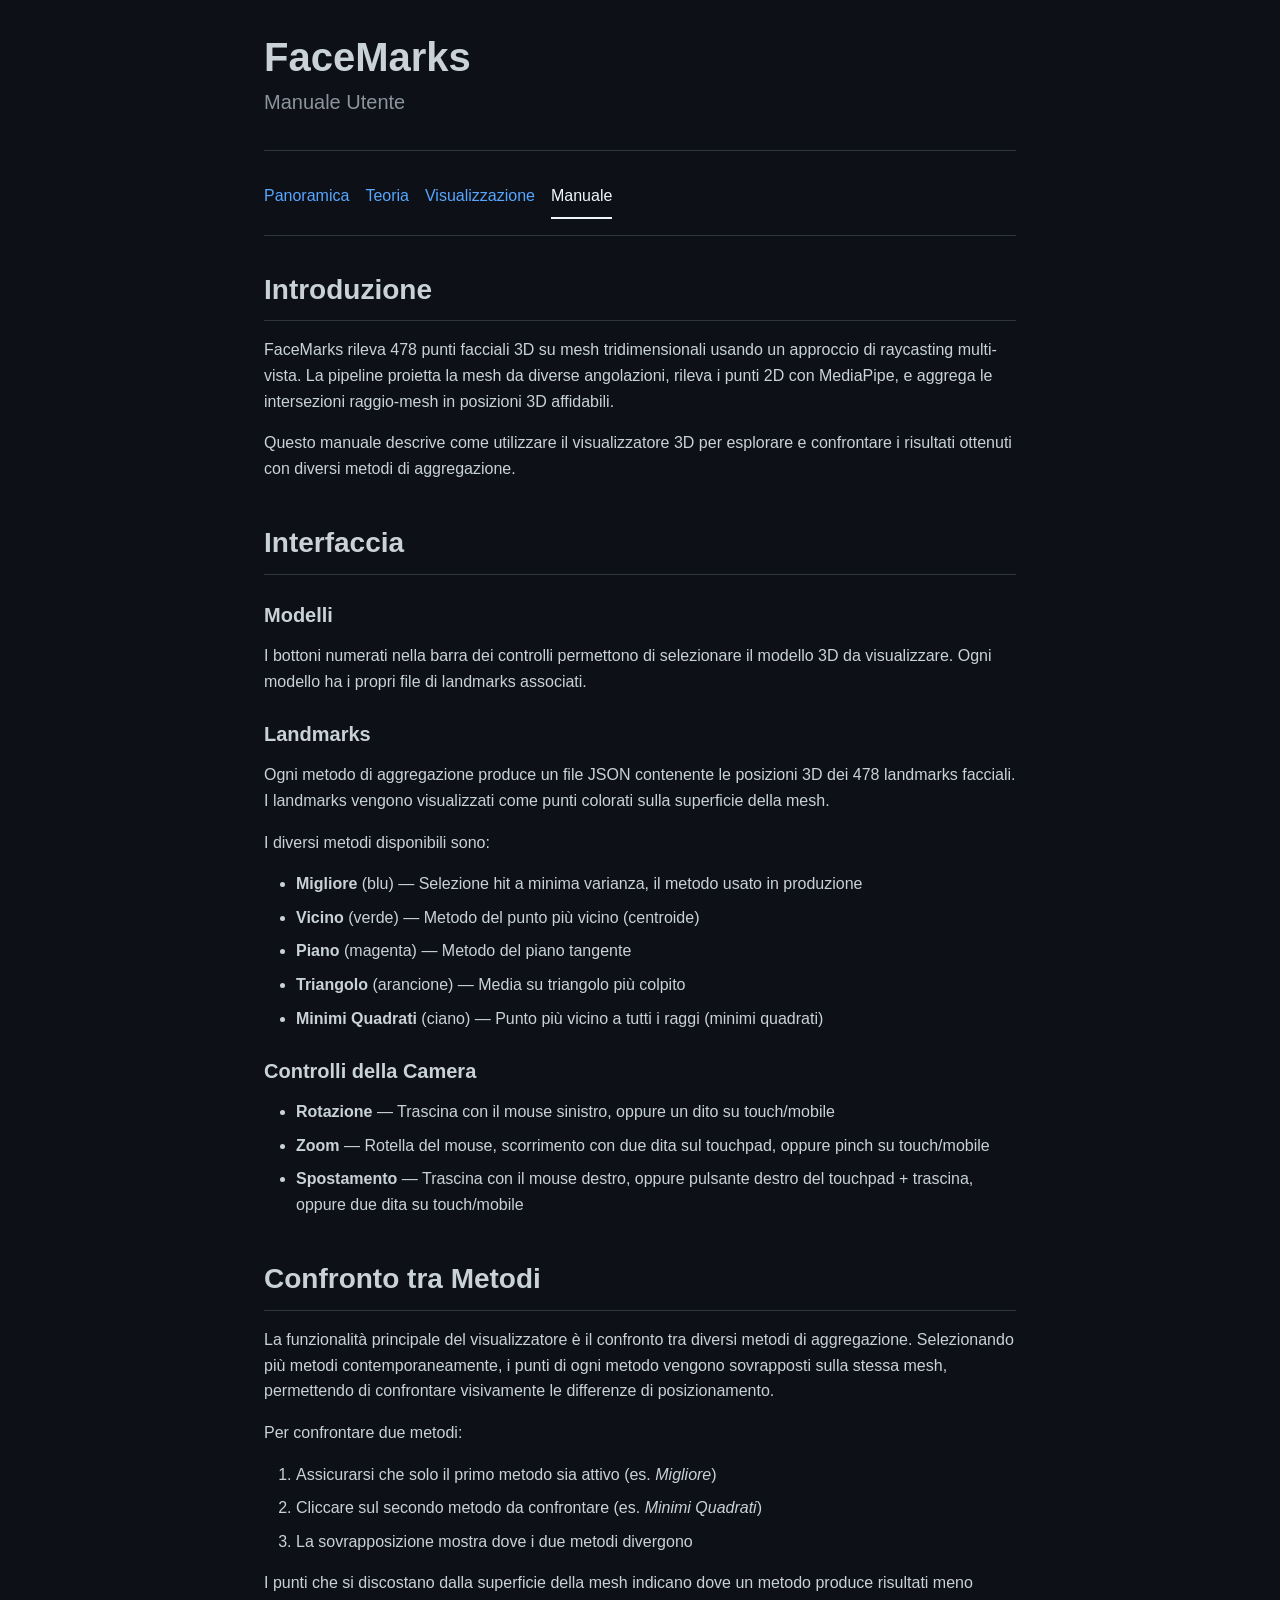
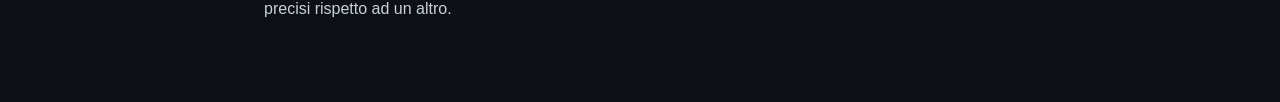
==== manuale.html @ f103a9a9 "updated manuale" ====
<!DOCTYPE html>
<html lang="it">
<head>
    <meta charset="UTF-8">
    <meta name="viewport" content="width=device-width, initial-scale=1.0">
    <title>Manuale - FaceMarks</title>
    <link rel="stylesheet" href="css/style.css">
</head>
<body>
    <div class="container">
        <header>
            <h1>FaceMarks</h1>
            <p class="subtitle">Manuale Utente</p>
        </header>

        <nav class="nav">
            <a href="index.html">Panoramica</a>
            <a href="teoria.html">Teoria</a>
            <a href="visualizzazione.html">Visualizzazione</a>
            <a href="manuale.html" class="active">Manuale</a>
        </nav>

        <main>
            <section>
                <h2>Introduzione</h2>
                <p>
                    FaceMarks rileva 478 punti facciali 3D su mesh tridimensionali usando un approccio
                    di raycasting multi-vista. La pipeline proietta la mesh da diverse angolazioni,
                    rileva i punti 2D con MediaPipe, e aggrega le intersezioni raggio-mesh in
                    posizioni 3D affidabili.
                </p>
                <p>
                    Questo manuale descrive come utilizzare il visualizzatore 3D per esplorare e
                    confrontare i risultati ottenuti con diversi metodi di aggregazione.
                </p>
            </section>

            <section>
                <h2>Interfaccia</h2>

                <h3>Modelli</h3>
                <p>
                    I bottoni numerati nella barra dei controlli permettono di selezionare il modello
                    3D da visualizzare. Ogni modello ha i propri file di landmarks associati.
                </p>

                <h3>Landmarks</h3>
                <p>
                    Ogni metodo di aggregazione produce un file JSON contenente le posizioni 3D dei
                    478 landmarks facciali. I landmarks vengono visualizzati come punti colorati
                    sulla superficie della mesh.
                </p>
                <p>
                    I diversi metodi disponibili sono:
                </p>
                <ul>
                    <li><strong>Migliore</strong> (blu) &mdash; Selezione hit a minima varianza, il metodo
                        usato in produzione</li>
                    <li><strong>Vicino</strong> (verde) &mdash; Metodo del punto pi&ugrave; vicino
                        (centroide)</li>
                    <li><strong>Piano</strong> (magenta) &mdash; Metodo del piano tangente</li>
                    <li><strong>Triangolo</strong> (arancione) &mdash; Media su triangolo pi&ugrave;
                        colpito</li>
                    <li><strong>Minimi Quadrati</strong> (ciano) &mdash; Punto pi&ugrave; vicino a tutti i raggi
                        (minimi quadrati)</li>
                </ul>

                <h3>Controlli della Camera</h3>
                <ul>
                    <li><strong>Rotazione</strong> &mdash; Trascina con il mouse sinistro, oppure un dito su touch/mobile</li>
                    <li><strong>Zoom</strong> &mdash; Rotella del mouse, scorrimento con due dita sul touchpad, oppure pinch su touch/mobile</li>
                    <li><strong>Spostamento</strong> &mdash; Trascina con il mouse destro, oppure pulsante destro del touchpad + trascina, oppure due dita su touch/mobile</li>
                </ul>
            </section>

            <section>
                <h2>Confronto tra Metodi</h2>
                <p>
                    La funzionalit&agrave; principale del visualizzatore &egrave; il confronto tra
                    diversi metodi di aggregazione. Selezionando pi&ugrave; metodi contemporaneamente,
                    i punti di ogni metodo vengono sovrapposti sulla stessa mesh, permettendo di
                    confrontare visivamente le differenze di posizionamento.
                </p>
                <p>
                    Per confrontare due metodi:
                </p>
                <ol>
                    <li>Assicurarsi che solo il primo metodo sia attivo (es. <em>Migliore</em>)</li>
                    <li>Cliccare sul secondo metodo da confrontare (es. <em>Minimi Quadrati</em>)</li>
                    <li>La sovrapposizione mostra dove i due metodi divergono</li>
                </ol>
                <p>
                    I punti che si discostano dalla superficie della mesh indicano dove un metodo
                    produce risultati meno precisi rispetto ad un altro.
                </p>
            </section>

        </main>
    </div>
</body>
</html>
---- css/style.css ----
/* Reset & Base */
*, *::before, *::after {
    box-sizing: border-box;
    margin: 0;
    padding: 0;
}

:root {
    --color-bg: #0d1117;
    --color-text: #c9d1d9;
    --color-text-secondary: #8b949e;
    --color-link: #58a6ff;
    --color-link-hover: #79c0ff;
    --color-border: #30363d;
    --color-code-bg: #161b22;
    --color-header-bg: #161b22;
    --color-active: #f0f6fc;
    --color-placeholder-bg: #161b22;
    --color-placeholder-border: #30363d;
    --color-table-header: #161b22;
    --color-table-border: #30363d;
    --max-width: 800px;
    --font-mono: ui-monospace, SFMono-Regular, "SF Mono", Menlo, Consolas, "Liberation Mono", monospace;
    --font-sans: -apple-system, BlinkMacSystemFont, "Segoe UI", "Noto Sans", Helvetica, Arial, sans-serif;
}

html {
    font-size: 16px;
    scroll-behavior: smooth;
}

body {
    font-family: var(--font-sans);
    line-height: 1.6;
    color: var(--color-text);
    background-color: var(--color-bg);
}

/* Layout */
.container {
    max-width: var(--max-width);
    margin: 0 auto;
    padding: 2rem 1.5rem;
}

/* Header */
header {
    margin-bottom: 1.5rem;
    padding-bottom: 1rem;
    border-bottom: 1px solid var(--color-border);
}

header h1 {
    font-size: 2.5rem;
    font-weight: 600;
    line-height: 1.25;
    margin-bottom: 0.25rem;
}

.subtitle {
    font-size: 1.25rem;
    color: var(--color-text-secondary);
    font-weight: 400;
}

/* Navigation */
.nav {
    display: flex;
    gap: 1rem;
    margin-bottom: 2rem;
    padding-bottom: 1rem;
    border-bottom: 1px solid var(--color-border);
}

.nav a {
    text-decoration: none;
    color: var(--color-link);
    font-weight: 500;
    padding: 0.5rem 0;
    border-bottom: 2px solid transparent;
    transition: border-color 0.15s ease;
}

.nav a:hover {
    border-bottom-color: var(--color-link);
}

.nav a.active {
    color: var(--color-active);
    border-bottom-color: var(--color-active);
}

/* Main Content */
main {
    margin-bottom: 3rem;
}

section {
    margin-bottom: 2.5rem;
}

h2 {
    font-size: 1.75rem;
    font-weight: 600;
    margin-top: 2rem;
    margin-bottom: 1rem;
    padding-bottom: 0.5rem;
    border-bottom: 1px solid var(--color-border);
}

h3 {
    font-size: 1.25rem;
    font-weight: 600;
    margin-top: 1.5rem;
    margin-bottom: 0.75rem;
}

h4 {
    font-size: 1rem;
    font-weight: 600;
    margin-top: 1rem;
    margin-bottom: 0.5rem;
}

p {
    margin-bottom: 1rem;
}

ul, ol {
    margin-bottom: 1rem;
    padding-left: 2rem;
}

li {
    margin-bottom: 0.5rem;
}

a {
    color: var(--color-link);
    text-decoration: none;
}

a:hover {
    text-decoration: underline;
}

/* Code Blocks */
.code-block {
    background-color: var(--color-code-bg);
    border: 1px solid var(--color-border);
    border-radius: 6px;
    padding: 1rem;
    margin-bottom: 1rem;
    overflow-x: auto;
}

.code-block pre {
    margin: 0;
    font-family: var(--font-mono);
    font-size: 0.875rem;
    line-height: 1.6;
}

code {
    font-family: var(--font-mono);
    font-size: 0.875em;
    background-color: var(--color-code-bg);
    padding: 0.2em 0.4em;
    border-radius: 3px;
}

.code-block code {
    background-color: transparent;
    padding: 0;
}

/* Media Placeholders */
.media-placeholder {
    background-color: var(--color-placeholder-bg);
    border: 2px dashed var(--color-placeholder-border);
    border-radius: 6px;
    padding: 2rem;
    text-align: center;
    margin-bottom: 1rem;
}

.placeholder-icon {
    font-size: 3rem;
    margin-bottom: 0.5rem;
}

.placeholder-note {
    display: block;
    font-size: 0.875rem;
    color: var(--color-text-secondary);
    font-style: italic;
    margin-top: 0.5rem;
}

figcaption {
    font-size: 0.9rem;
    color: var(--color-text-secondary);
}

/* Tables */
table {
    width: 100%;
    border-collapse: collapse;
    margin-bottom: 1rem;
    font-size: 0.875rem;
}

thead {
    background-color: var(--color-table-header);
}

th, td {
    padding: 0.75rem;
    text-align: left;
    border: 1px solid var(--color-table-border);
}

th {
    font-weight: 600;
}

/* API Documentation */
.api-signature {
    font-family: var(--font-mono);
    font-size: 0.9rem;
    background-color: var(--color-code-bg);
    padding: 0.5rem 0.75rem;
    border-radius: 4px;
    border-left: 3px solid var(--color-link);
    margin: 1rem 0;
}

.api-table {
    font-size: 0.875rem;
}

/* Equations */
.equation {
    border-radius: 6px;
    padding: 1rem;
    text-align: center;
    margin-bottom: 1rem;
    font-family: var(--font-mono);
    font-size: 0.9rem;
}

/* Footer */
footer {
    padding-top: 1rem;
    border-top: 1px solid var(--color-border);
    color: var(--color-text-secondary);
    font-size: 0.875rem;
}

/* Responsive */
@media (max-width: 600px) {
    .container {
        padding: 1rem;
    }

    header h1 {
        font-size: 2rem;
    }

    .subtitle {
        font-size: 1rem;
    }

    h2 {
        font-size: 1.5rem;
    }

    .nav {
        flex-wrap: wrap;
    }

    table {
        font-size: 0.8rem;
    }

    th, td {
        padding: 0.5rem;
    }
}
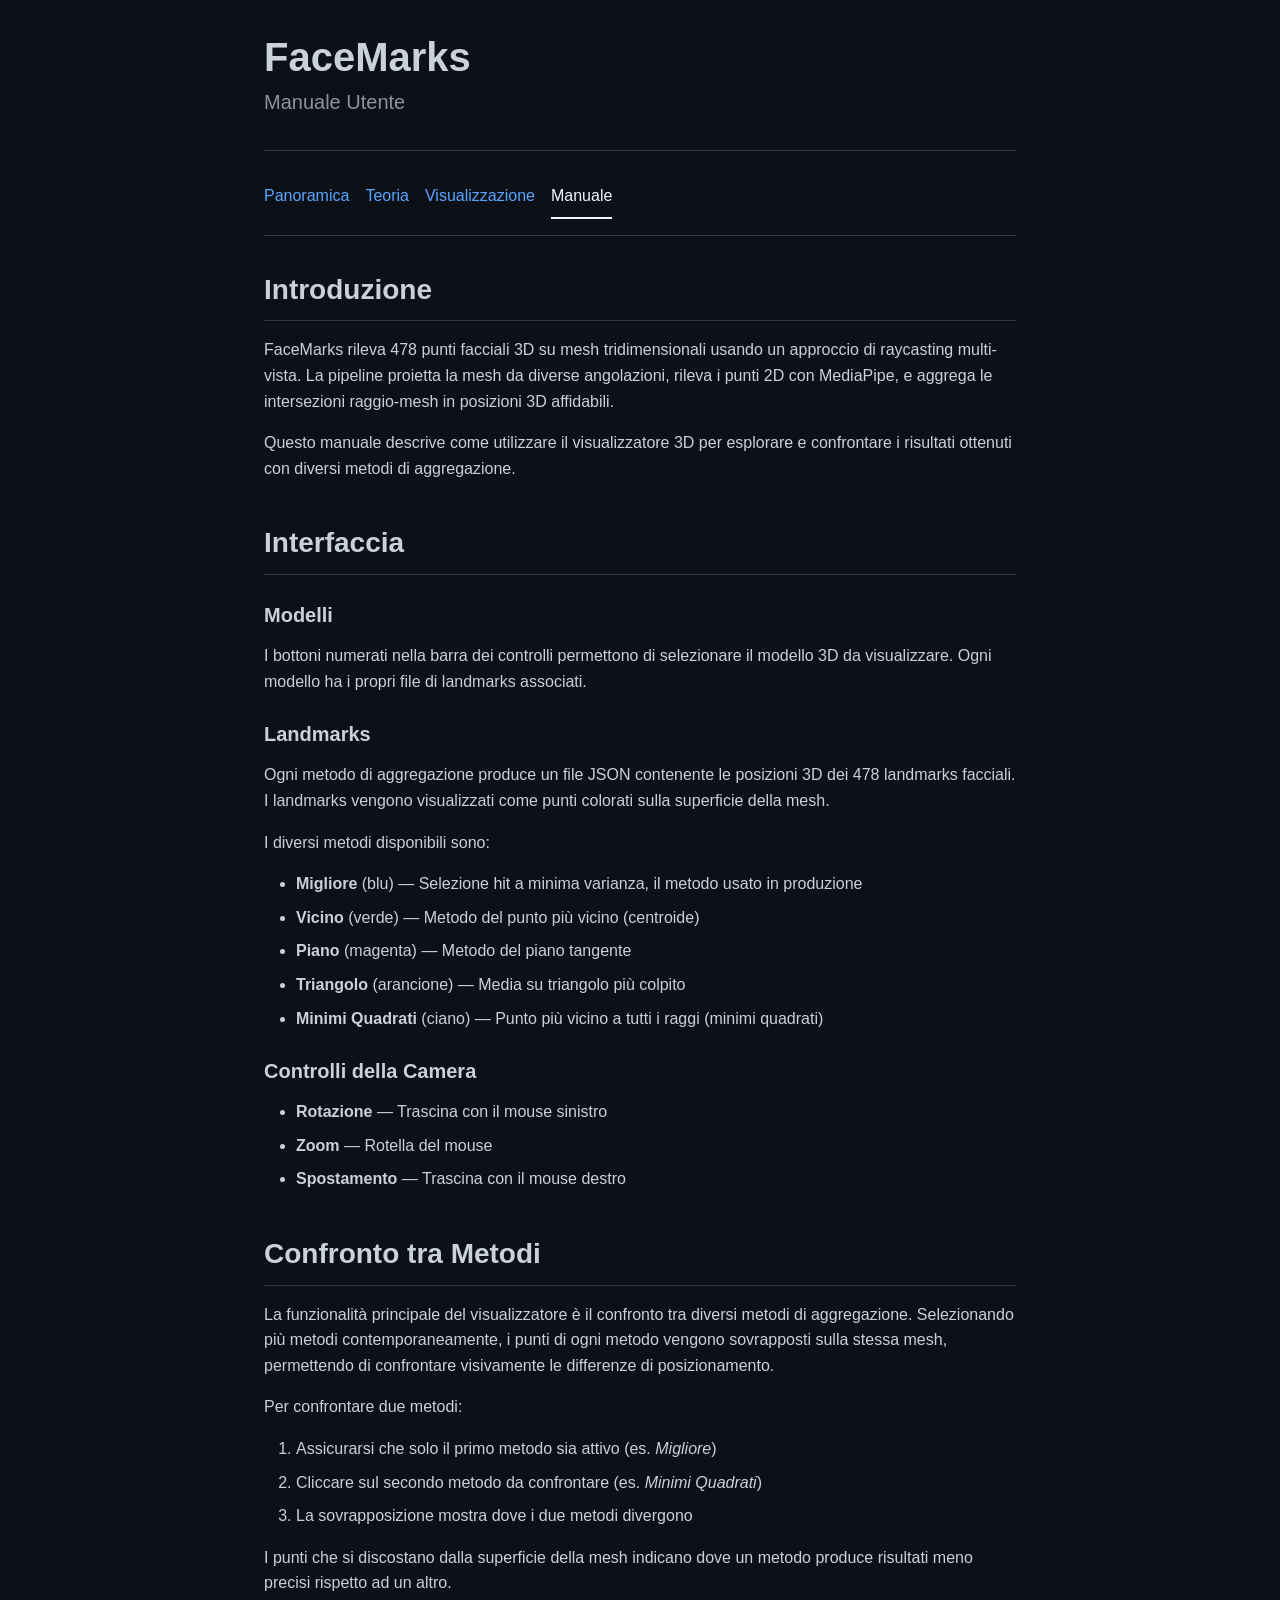
==== commit 75290eca: "added new model, general cleanup" ====
--- a/manuale.html
+++ b/manuale.html
@@ -67,9 +67,9 @@
 
                 <h3>Controlli della Camera</h3>
                 <ul>
-                    <li><strong>Rotazione</strong> &mdash; Trascina con il mouse sinistro, oppure un dito su touch/mobile</li>
-                    <li><strong>Zoom</strong> &mdash; Rotella del mouse, scorrimento con due dita sul touchpad, oppure pinch su touch/mobile</li>
-                    <li><strong>Spostamento</strong> &mdash; Trascina con il mouse destro, oppure pulsante destro del touchpad + trascina, oppure due dita su touch/mobile</li>
+                    <li><strong>Rotazione</strong> &mdash; Trascina con il mouse sinistro</li>
+                    <li><strong>Zoom</strong> &mdash; Rotella del mouse</li>
+                    <li><strong>Spostamento</strong> &mdash; Trascina con il mouse destro</li>
                 </ul>
             </section>
 
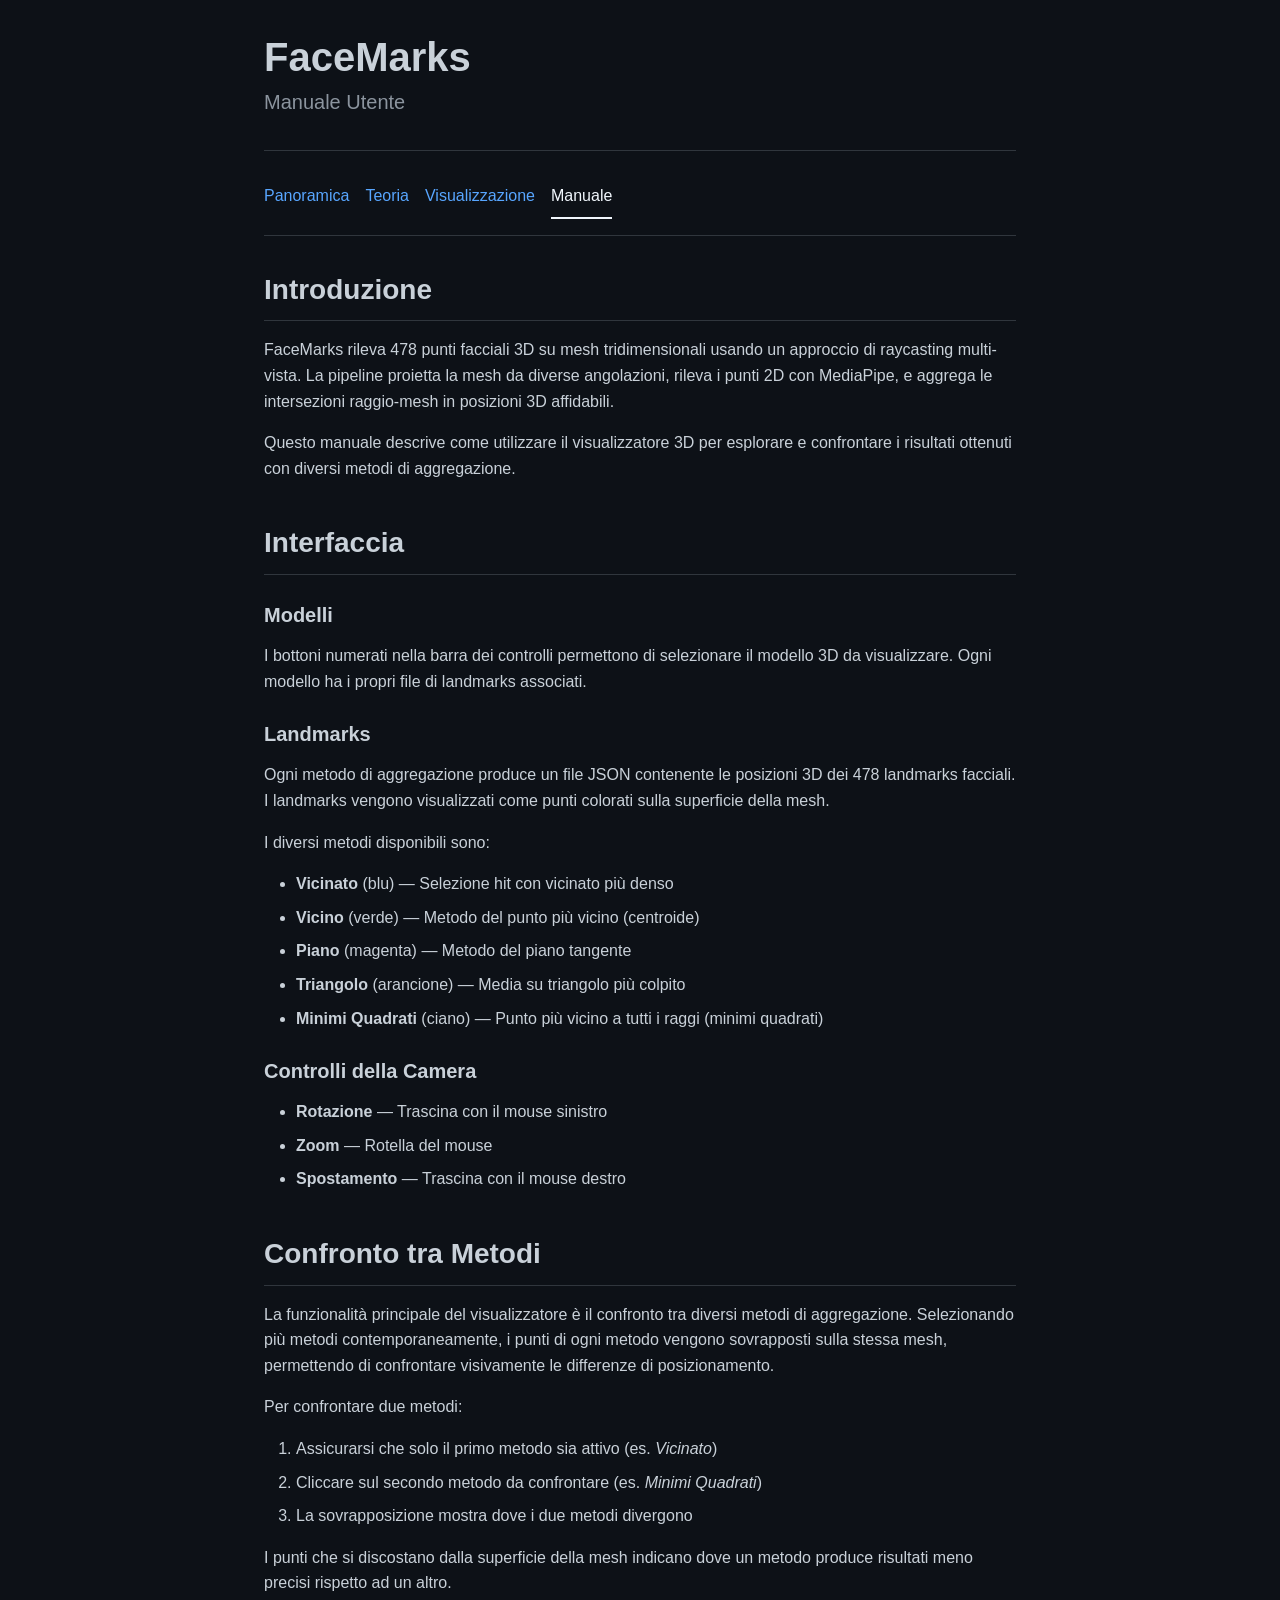
==== commit 6a7a21be: "updated button name" ====
--- a/manuale.html
+++ b/manuale.html
@@ -54,8 +54,7 @@
                     I diversi metodi disponibili sono:
                 </p>
                 <ul>
-                    <li><strong>Migliore</strong> (blu) &mdash; Selezione hit a minima varianza, il metodo
-                        usato in produzione</li>
+                    <li><strong>Vicinato</strong> (blu) &mdash; Selezione hit con vicinato pi&ugrave; denso</li>
                     <li><strong>Vicino</strong> (verde) &mdash; Metodo del punto pi&ugrave; vicino
                         (centroide)</li>
                     <li><strong>Piano</strong> (magenta) &mdash; Metodo del piano tangente</li>
@@ -85,7 +84,7 @@
                     Per confrontare due metodi:
                 </p>
                 <ol>
-                    <li>Assicurarsi che solo il primo metodo sia attivo (es. <em>Migliore</em>)</li>
+                    <li>Assicurarsi che solo il primo metodo sia attivo (es. <em>Vicinato</em>)</li>
                     <li>Cliccare sul secondo metodo da confrontare (es. <em>Minimi Quadrati</em>)</li>
                     <li>La sovrapposizione mostra dove i due metodi divergono</li>
                 </ol>
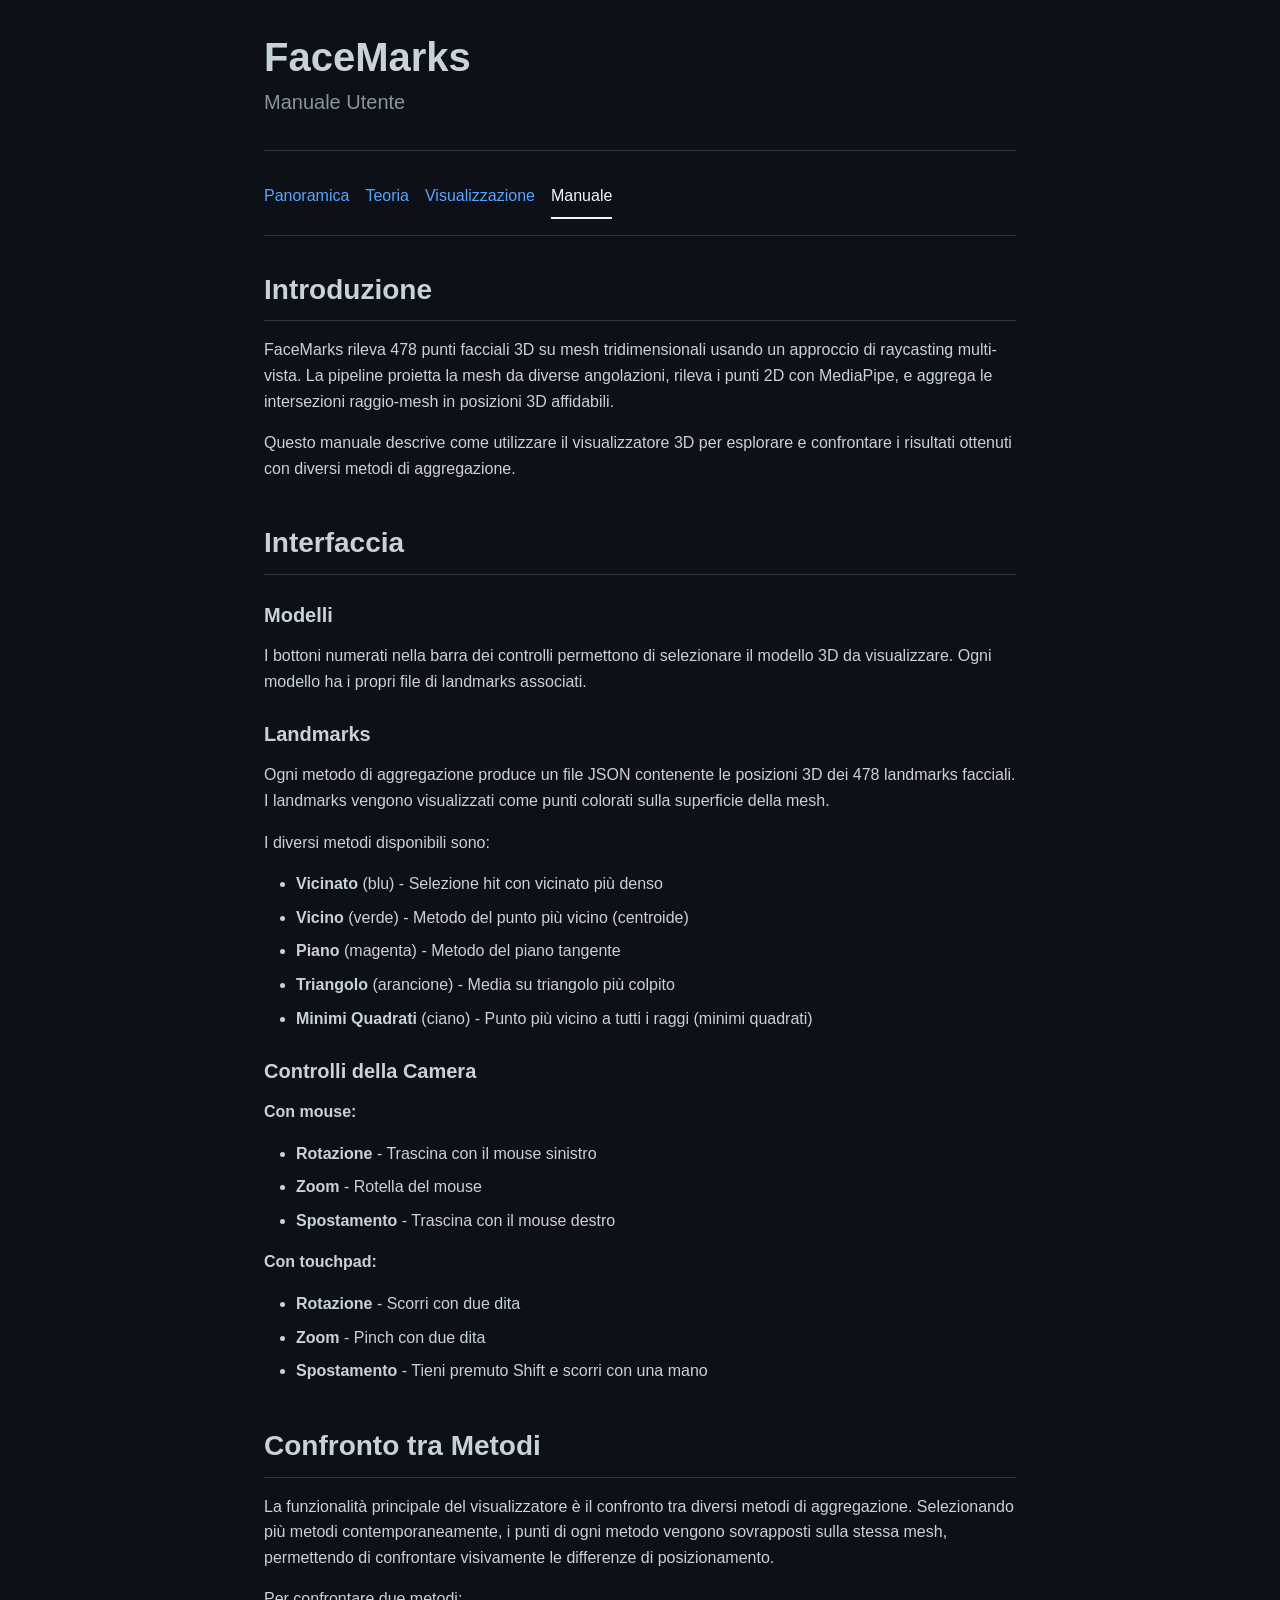
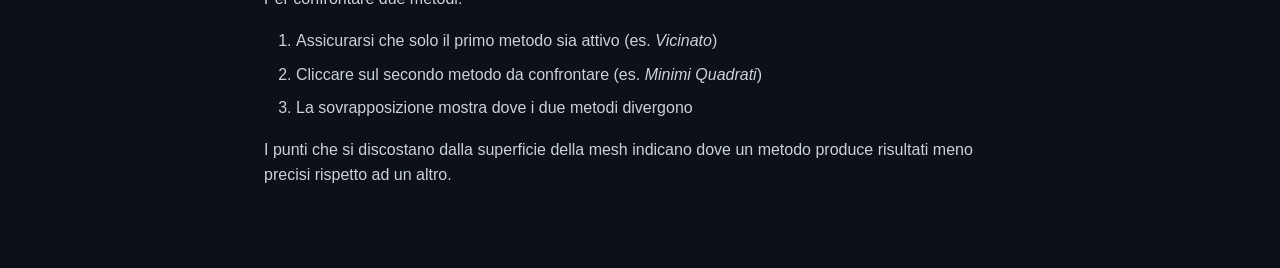
==== commit a5132952: "minor text fixes" ====
--- a/manuale.html
+++ b/manuale.html
@@ -54,29 +54,36 @@
                     I diversi metodi disponibili sono:
                 </p>
                 <ul>
-                    <li><strong>Vicinato</strong> (blu) &mdash; Selezione hit con vicinato pi&ugrave; denso</li>
-                    <li><strong>Vicino</strong> (verde) &mdash; Metodo del punto pi&ugrave; vicino
+                    <li><strong>Vicinato</strong> (blu) - Selezione hit con vicinato più denso</li>
+                    <li><strong>Vicino</strong> (verde) - Metodo del punto più vicino
                         (centroide)</li>
-                    <li><strong>Piano</strong> (magenta) &mdash; Metodo del piano tangente</li>
-                    <li><strong>Triangolo</strong> (arancione) &mdash; Media su triangolo pi&ugrave;
+                    <li><strong>Piano</strong> (magenta) - Metodo del piano tangente</li>
+                    <li><strong>Triangolo</strong> (arancione) - Media su triangolo più
                         colpito</li>
-                    <li><strong>Minimi Quadrati</strong> (ciano) &mdash; Punto pi&ugrave; vicino a tutti i raggi
+                    <li><strong>Minimi Quadrati</strong> (ciano) - Punto più vicino a tutti i raggi
                         (minimi quadrati)</li>
                 </ul>
 
                 <h3>Controlli della Camera</h3>
+                <p><strong>Con mouse:</strong></p>
                 <ul>
-                    <li><strong>Rotazione</strong> &mdash; Trascina con il mouse sinistro</li>
-                    <li><strong>Zoom</strong> &mdash; Rotella del mouse</li>
-                    <li><strong>Spostamento</strong> &mdash; Trascina con il mouse destro</li>
+                    <li><strong>Rotazione</strong> - Trascina con il mouse sinistro</li>
+                    <li><strong>Zoom</strong> - Rotella del mouse</li>
+                    <li><strong>Spostamento</strong> - Trascina con il mouse destro</li>
+                </ul>
+                <p><strong>Con touchpad:</strong></p>
+                <ul>
+                    <li><strong>Rotazione</strong> - Scorri con due dita</li>
+                    <li><strong>Zoom</strong> - Pinch con due dita</li>
+                    <li><strong>Spostamento</strong> - Tieni premuto Shift e scorri con una mano</li>
                 </ul>
             </section>
 
             <section>
                 <h2>Confronto tra Metodi</h2>
                 <p>
-                    La funzionalit&agrave; principale del visualizzatore &egrave; il confronto tra
-                    diversi metodi di aggregazione. Selezionando pi&ugrave; metodi contemporaneamente,
+                    La funzionalità principale del visualizzatore è il confronto tra
+                    diversi metodi di aggregazione. Selezionando più metodi contemporaneamente,
                     i punti di ogni metodo vengono sovrapposti sulla stessa mesh, permettendo di
                     confrontare visivamente le differenze di posizionamento.
                 </p>
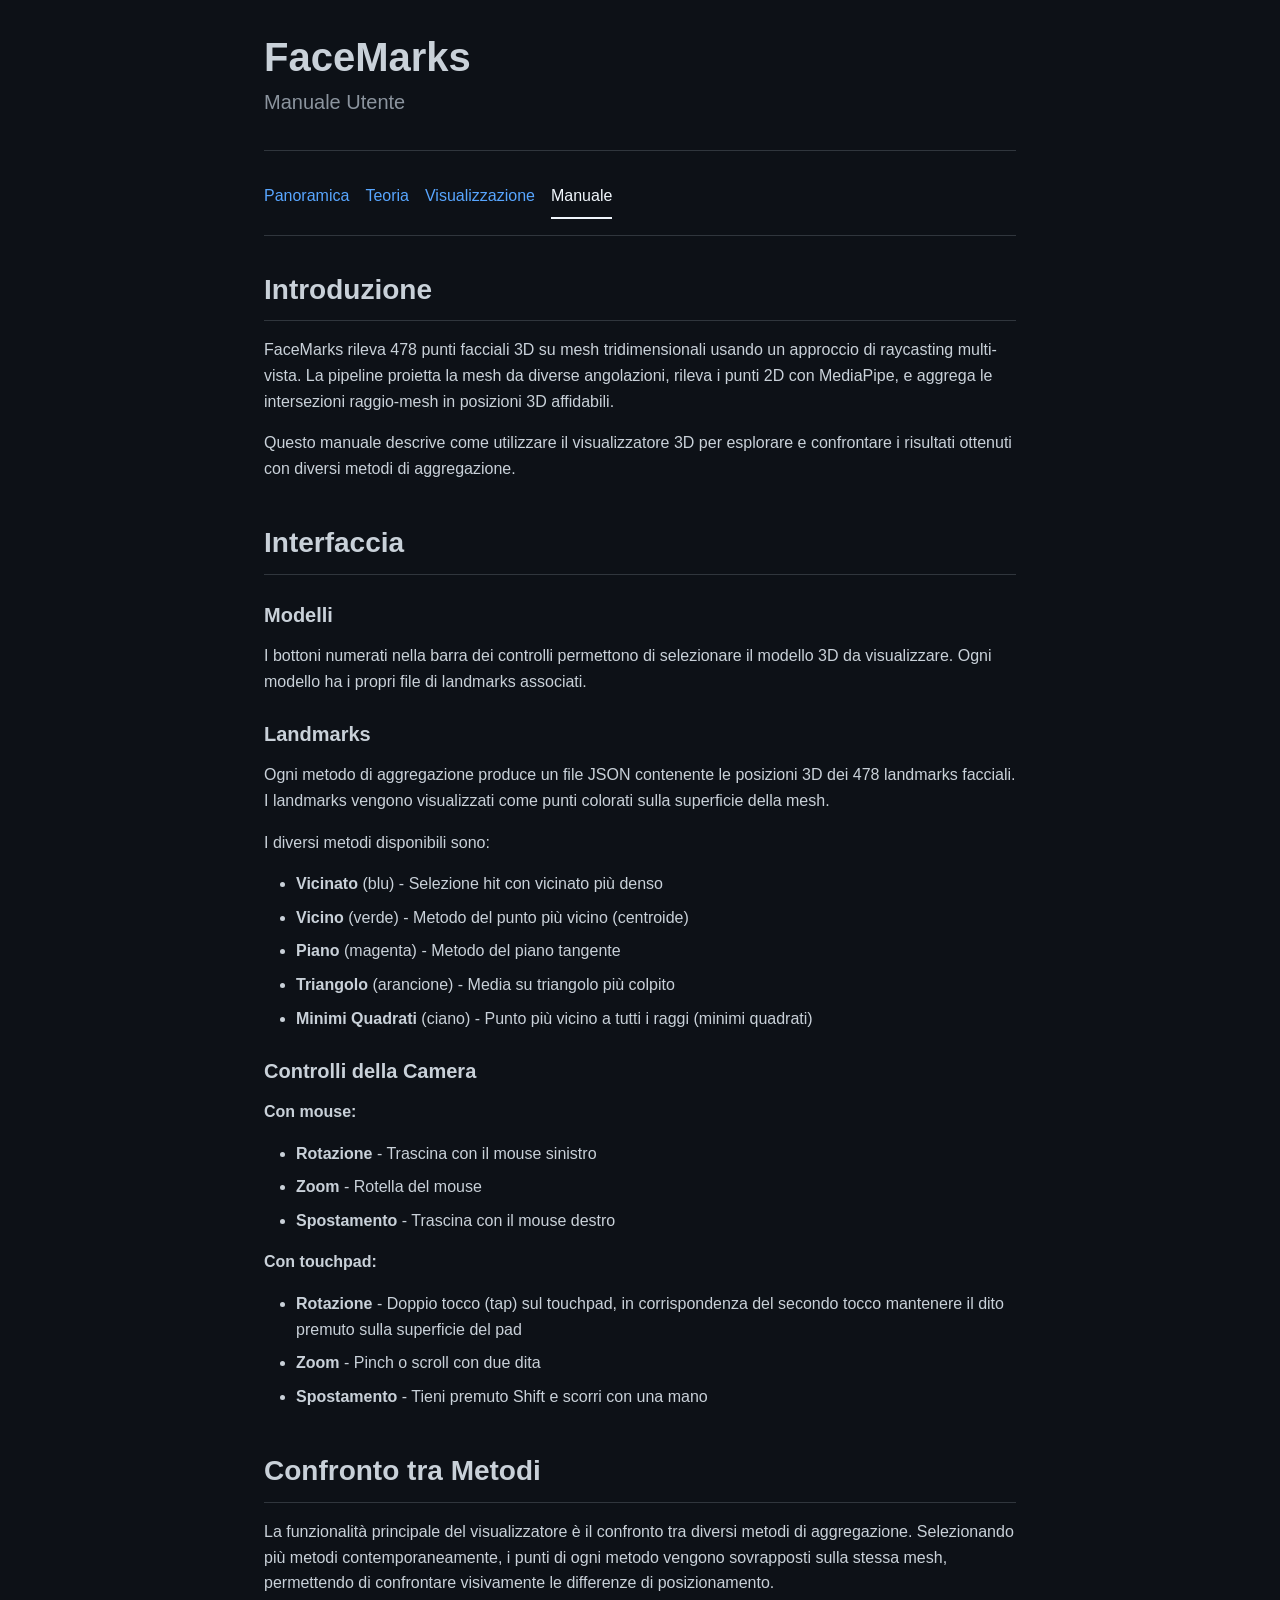
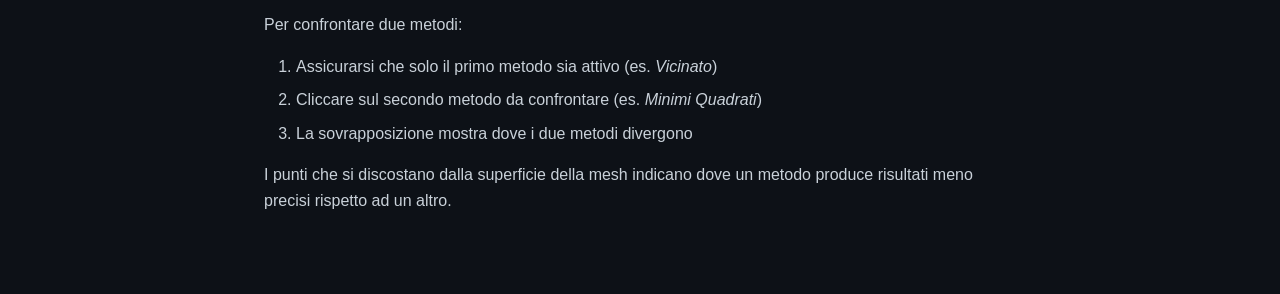
==== commit a15d4be3: "added author info and fixed touchpad instructions" ====
--- a/manuale.html
+++ b/manuale.html
@@ -73,8 +73,8 @@
                 </ul>
                 <p><strong>Con touchpad:</strong></p>
                 <ul>
-                    <li><strong>Rotazione</strong> - Scorri con due dita</li>
-                    <li><strong>Zoom</strong> - Pinch con due dita</li>
+                    <li><strong>Rotazione</strong> - Doppio tocco (tap) sul touchpad, in corrispondenza del secondo tocco mantenere il dito premuto sulla superficie del pad</li>
+                    <li><strong>Zoom</strong> - Pinch o scroll con due dita</li>
                     <li><strong>Spostamento</strong> - Tieni premuto Shift e scorri con una mano</li>
                 </ul>
             </section>
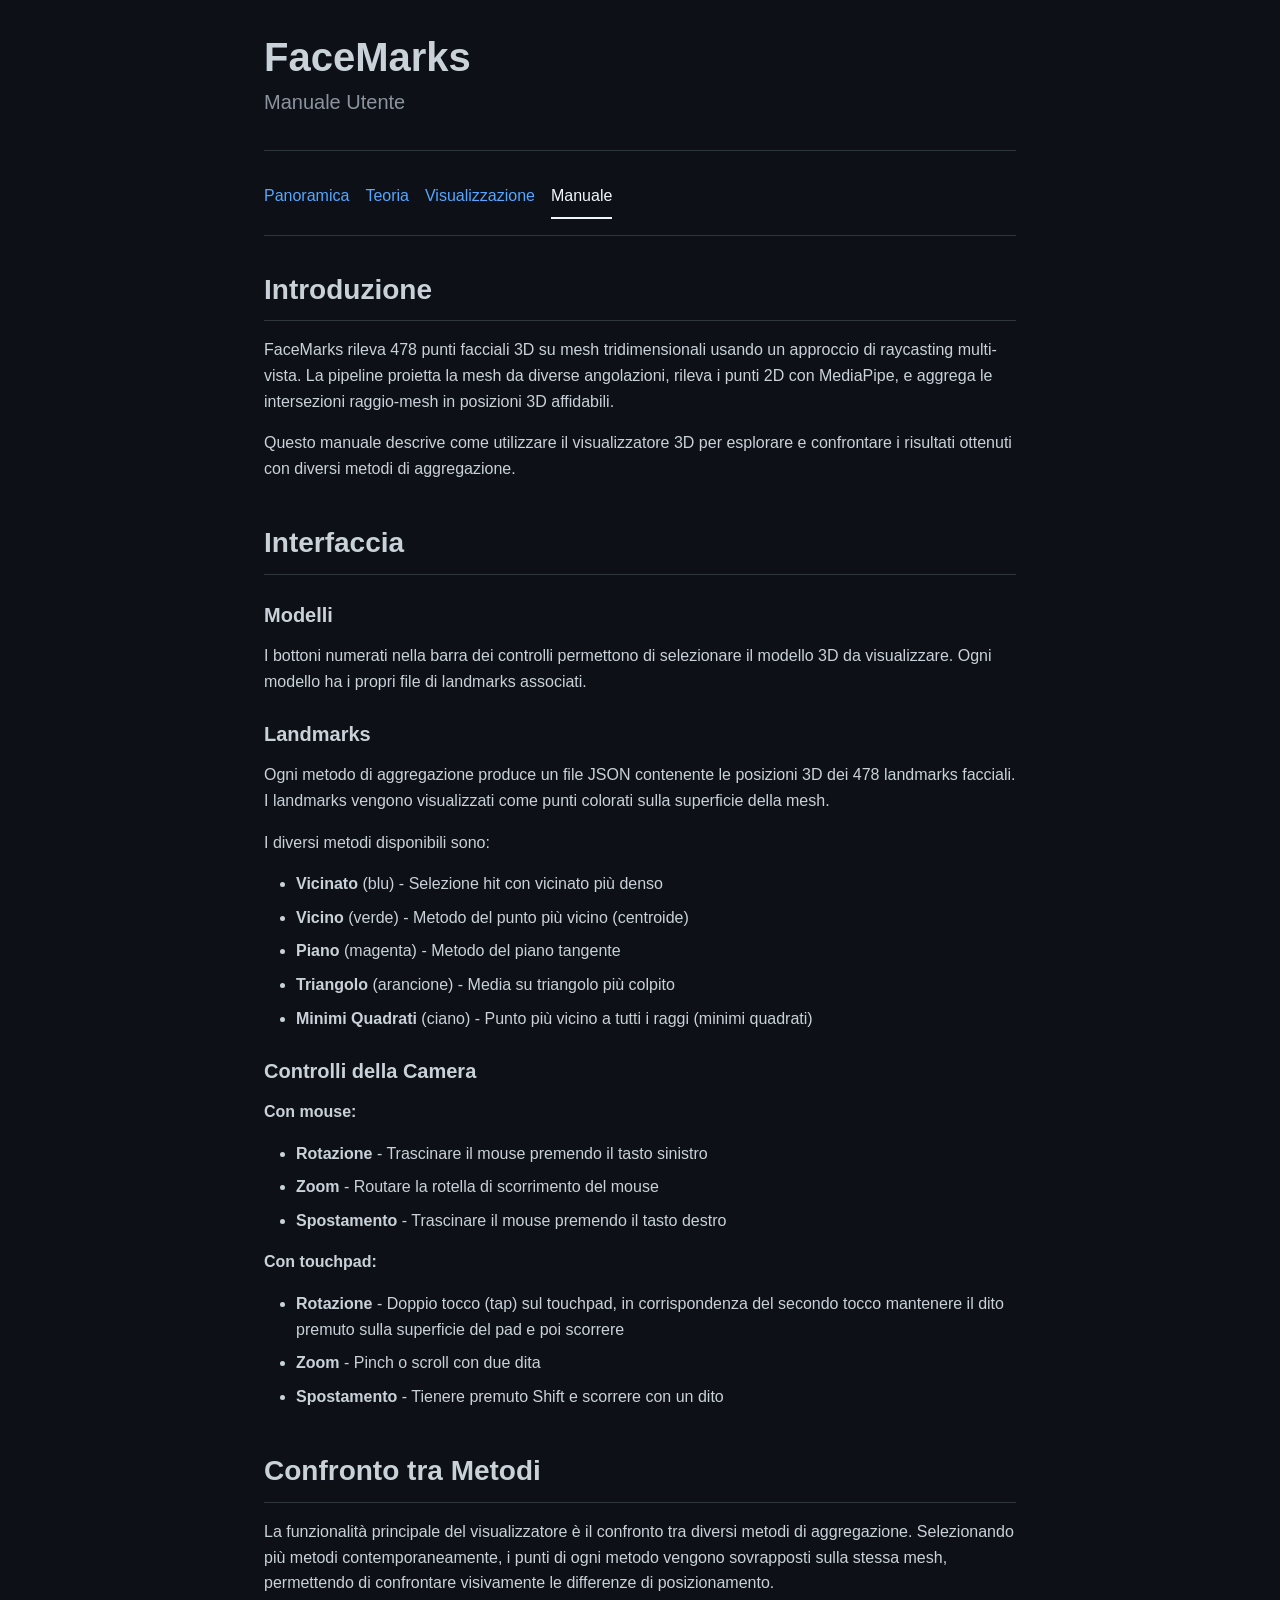
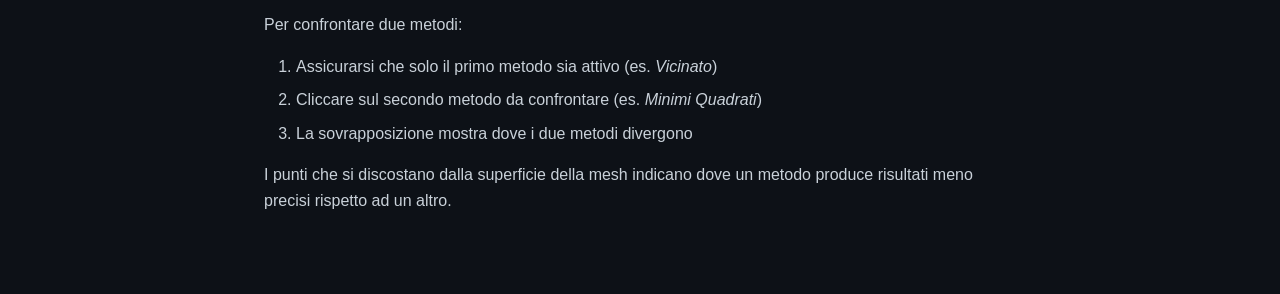
==== commit 8d6ecfda: "minor wording fixes" ====
--- a/manuale.html
+++ b/manuale.html
@@ -67,15 +67,15 @@
                 <h3>Controlli della Camera</h3>
                 <p><strong>Con mouse:</strong></p>
                 <ul>
-                    <li><strong>Rotazione</strong> - Trascina con il mouse sinistro</li>
-                    <li><strong>Zoom</strong> - Rotella del mouse</li>
-                    <li><strong>Spostamento</strong> - Trascina con il mouse destro</li>
+                    <li><strong>Rotazione</strong> - Trascinare il mouse premendo il tasto sinistro</li>
+                    <li><strong>Zoom</strong> - Routare la rotella di scorrimento del mouse</li>
+                    <li><strong>Spostamento</strong> - Trascinare il mouse premendo il tasto destro</li>
                 </ul>
                 <p><strong>Con touchpad:</strong></p>
                 <ul>
-                    <li><strong>Rotazione</strong> - Doppio tocco (tap) sul touchpad, in corrispondenza del secondo tocco mantenere il dito premuto sulla superficie del pad</li>
+                    <li><strong>Rotazione</strong> - Doppio tocco (tap) sul touchpad, in corrispondenza del secondo tocco mantenere il dito premuto sulla superficie del pad e poi scorrere</li>
                     <li><strong>Zoom</strong> - Pinch o scroll con due dita</li>
-                    <li><strong>Spostamento</strong> - Tieni premuto Shift e scorri con una mano</li>
+                    <li><strong>Spostamento</strong> - Tienere premuto Shift e scorrere con un dito</li>
                 </ul>
             </section>
 
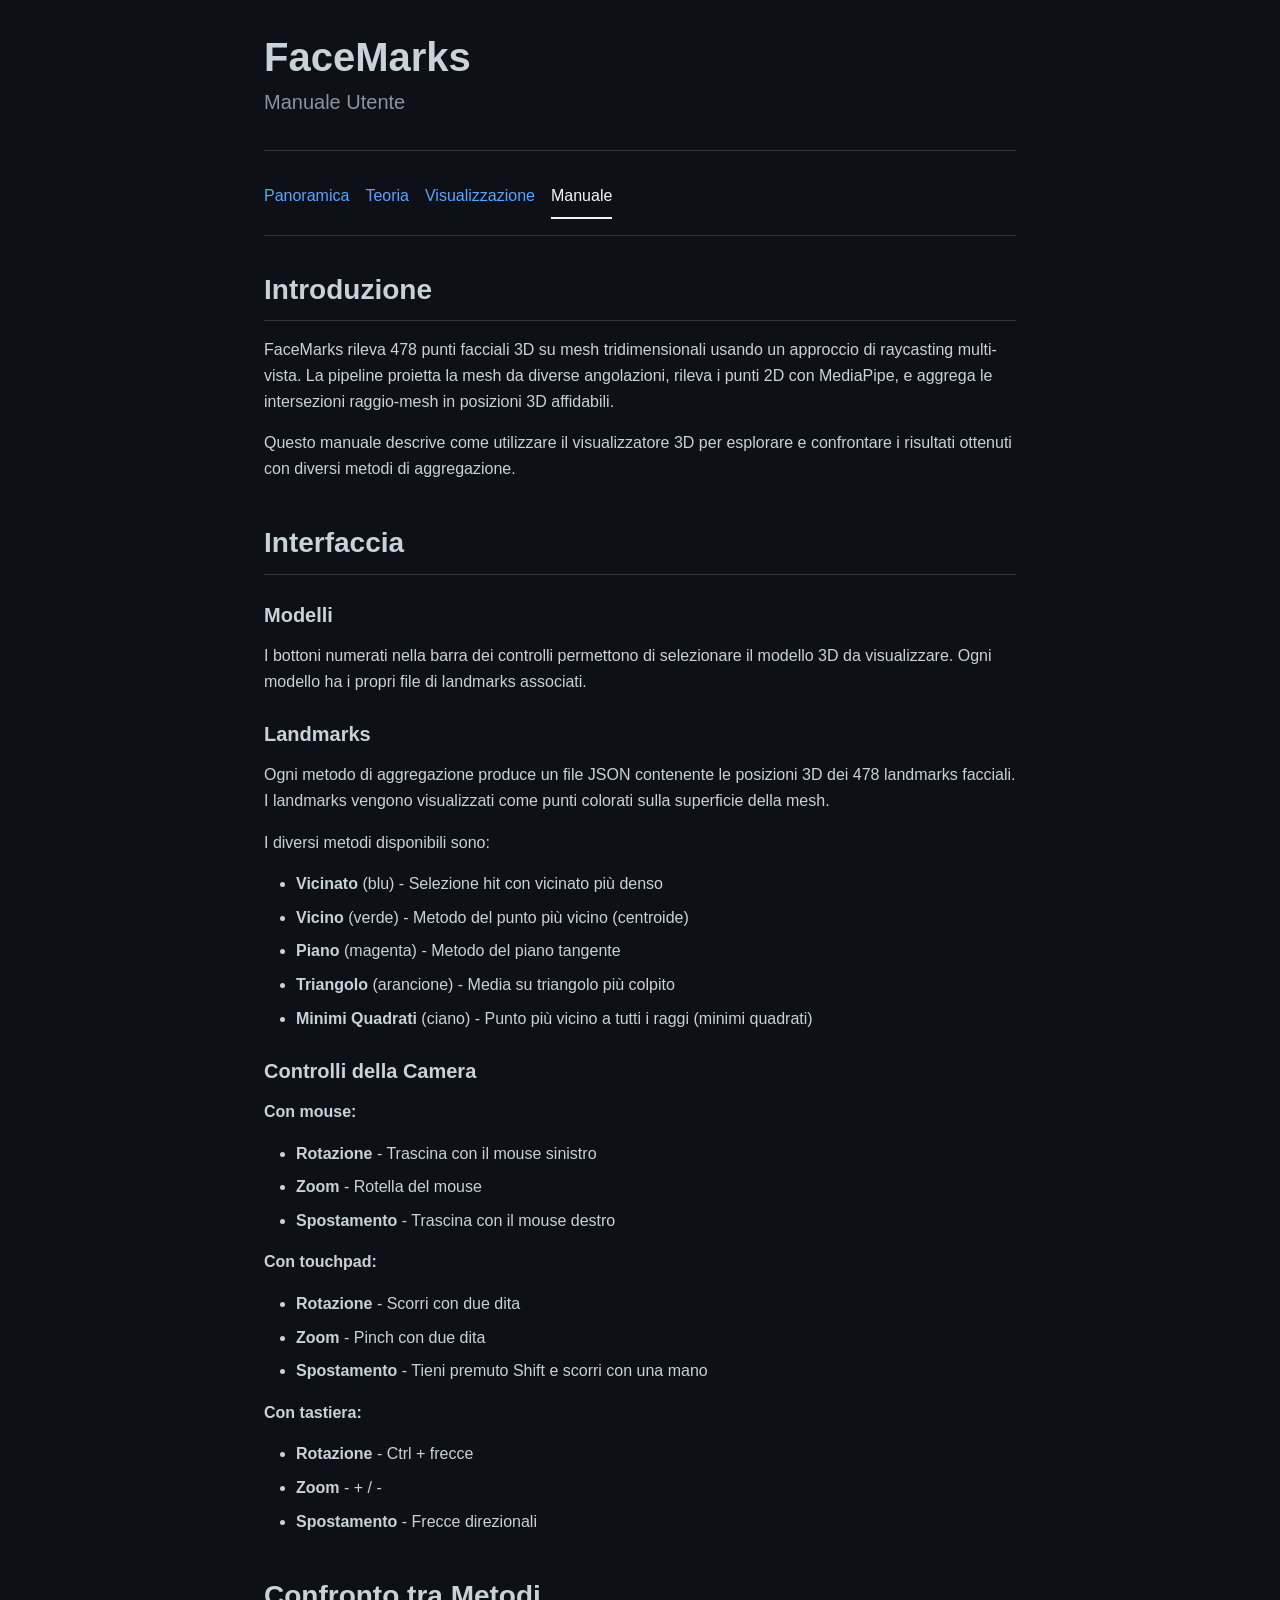
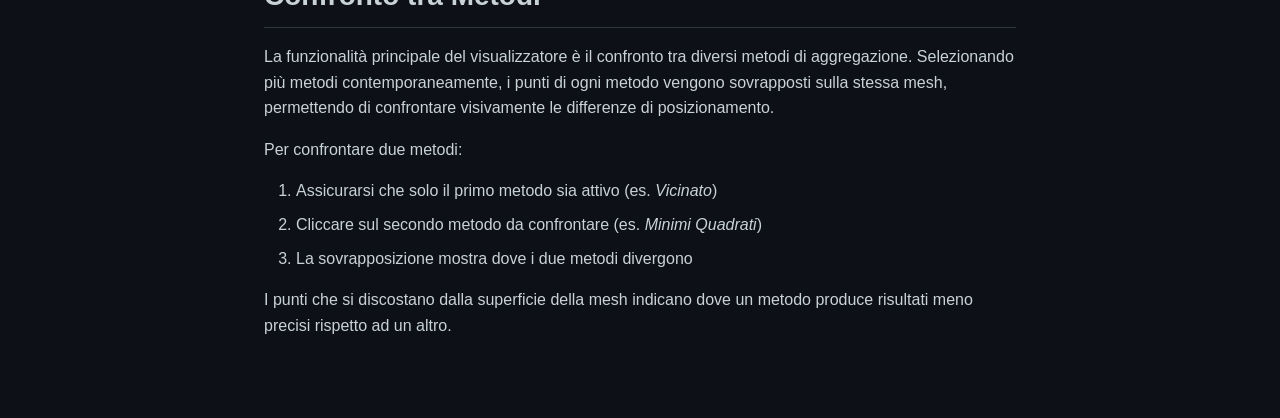
==== commit 40b4001d: "added keyboard support" ====
--- a/manuale.html
+++ b/manuale.html
@@ -67,15 +67,21 @@
                 <h3>Controlli della Camera</h3>
                 <p><strong>Con mouse:</strong></p>
                 <ul>
-                    <li><strong>Rotazione</strong> - Trascinare il mouse premendo il tasto sinistro</li>
-                    <li><strong>Zoom</strong> - Routare la rotella di scorrimento del mouse</li>
-                    <li><strong>Spostamento</strong> - Trascinare il mouse premendo il tasto destro</li>
+                    <li><strong>Rotazione</strong> - Trascina con il mouse sinistro</li>
+                    <li><strong>Zoom</strong> - Rotella del mouse</li>
+                    <li><strong>Spostamento</strong> - Trascina con il mouse destro</li>
                 </ul>
                 <p><strong>Con touchpad:</strong></p>
                 <ul>
-                    <li><strong>Rotazione</strong> - Doppio tocco (tap) sul touchpad, in corrispondenza del secondo tocco mantenere il dito premuto sulla superficie del pad e poi scorrere</li>
-                    <li><strong>Zoom</strong> - Pinch o scroll con due dita</li>
-                    <li><strong>Spostamento</strong> - Tienere premuto Shift e scorrere con un dito</li>
+                    <li><strong>Rotazione</strong> - Scorri con due dita</li>
+                    <li><strong>Zoom</strong> - Pinch con due dita</li>
+                    <li><strong>Spostamento</strong> - Tieni premuto Shift e scorri con una mano</li>
+                </ul>
+                <p><strong>Con tastiera:</strong></p>
+                <ul>
+                    <li><strong>Rotazione</strong> - Ctrl + frecce</li>
+                    <li><strong>Zoom</strong> - + / -</li>
+                    <li><strong>Spostamento</strong> - Frecce direzionali</li>
                 </ul>
             </section>
 
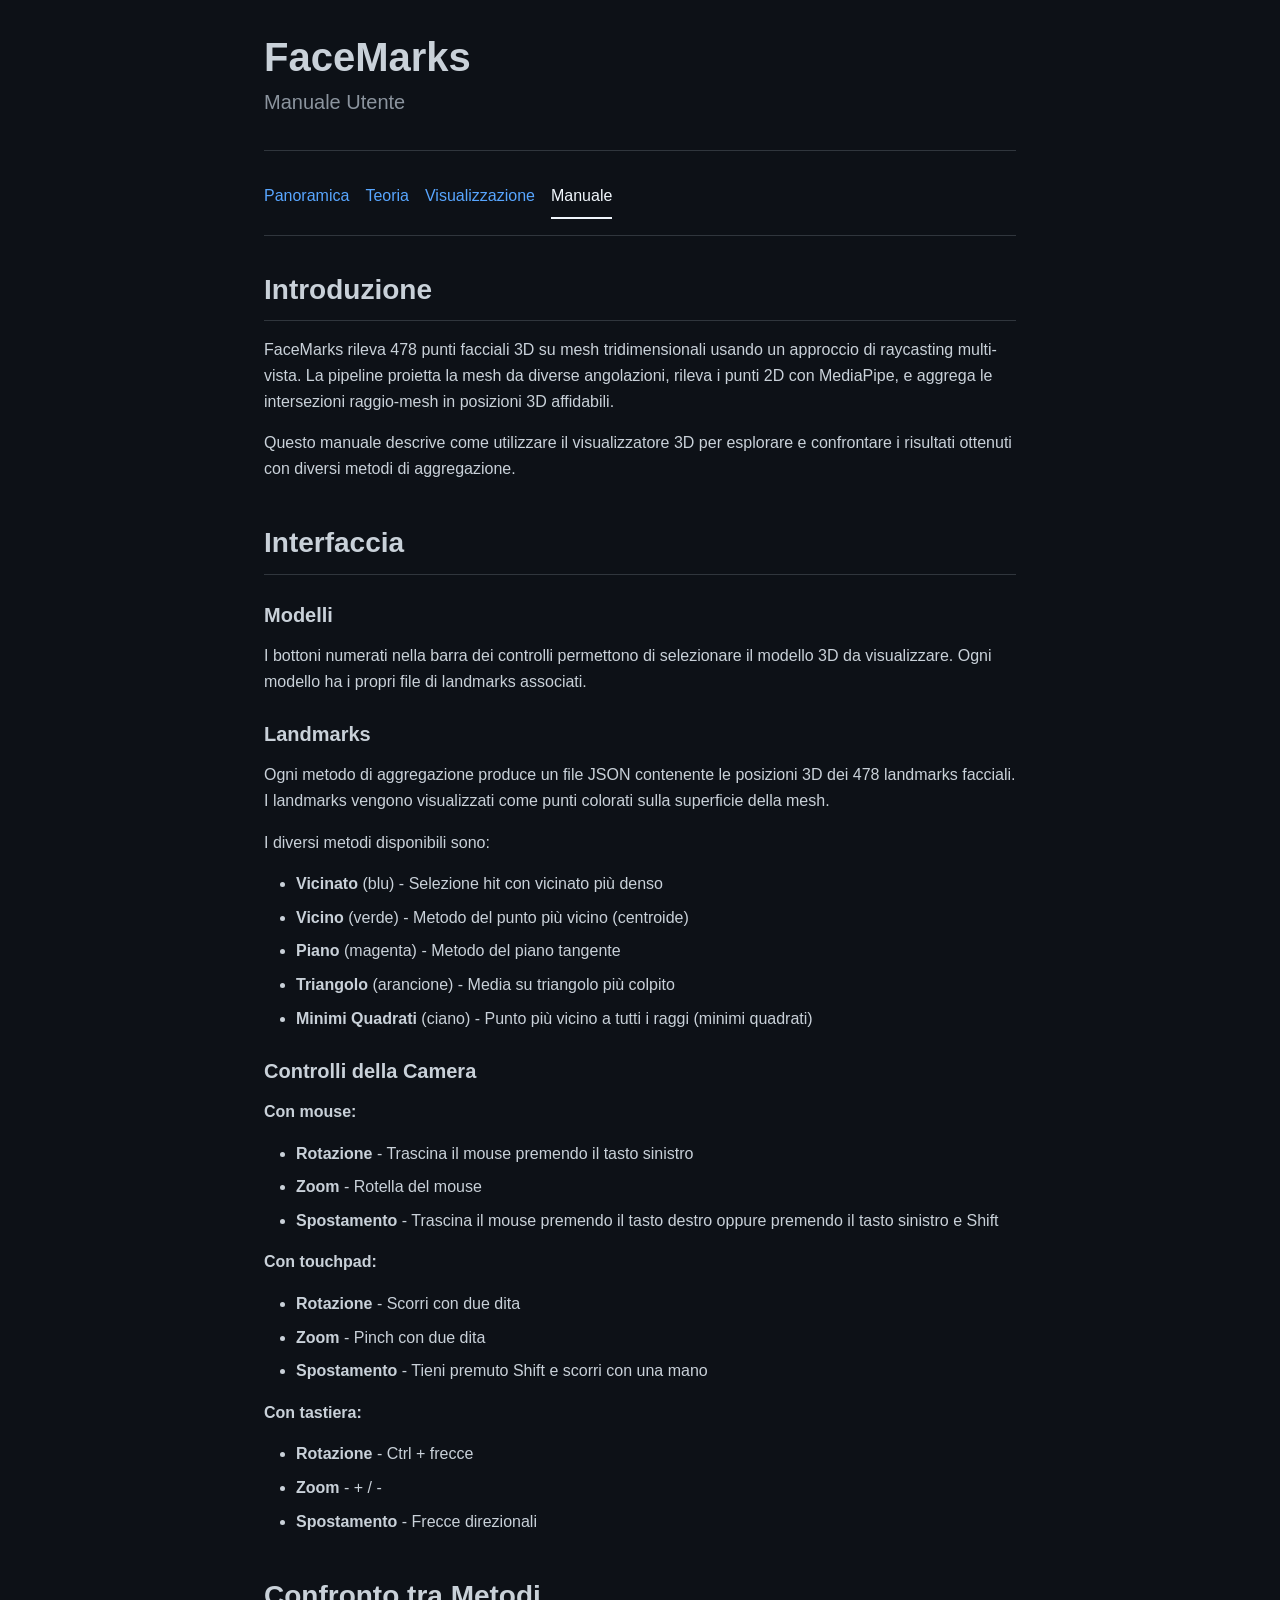
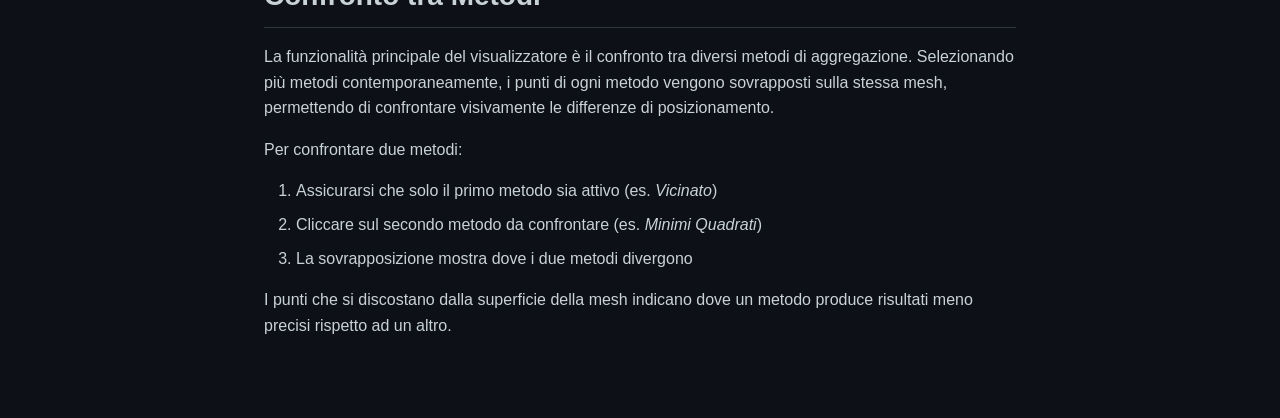
==== commit 756322a1: "minor fix" ====
--- a/manuale.html
+++ b/manuale.html
@@ -67,9 +67,9 @@
                 <h3>Controlli della Camera</h3>
                 <p><strong>Con mouse:</strong></p>
                 <ul>
-                    <li><strong>Rotazione</strong> - Trascina con il mouse sinistro</li>
+                    <li><strong>Rotazione</strong> - Trascina il mouse premendo il tasto sinistro</li>
                     <li><strong>Zoom</strong> - Rotella del mouse</li>
-                    <li><strong>Spostamento</strong> - Trascina con il mouse destro</li>
+                    <li><strong>Spostamento</strong> - Trascina il mouse premendo il tasto destro oppure premendo il tasto sinistro e Shift</li>
                 </ul>
                 <p><strong>Con touchpad:</strong></p>
                 <ul>
